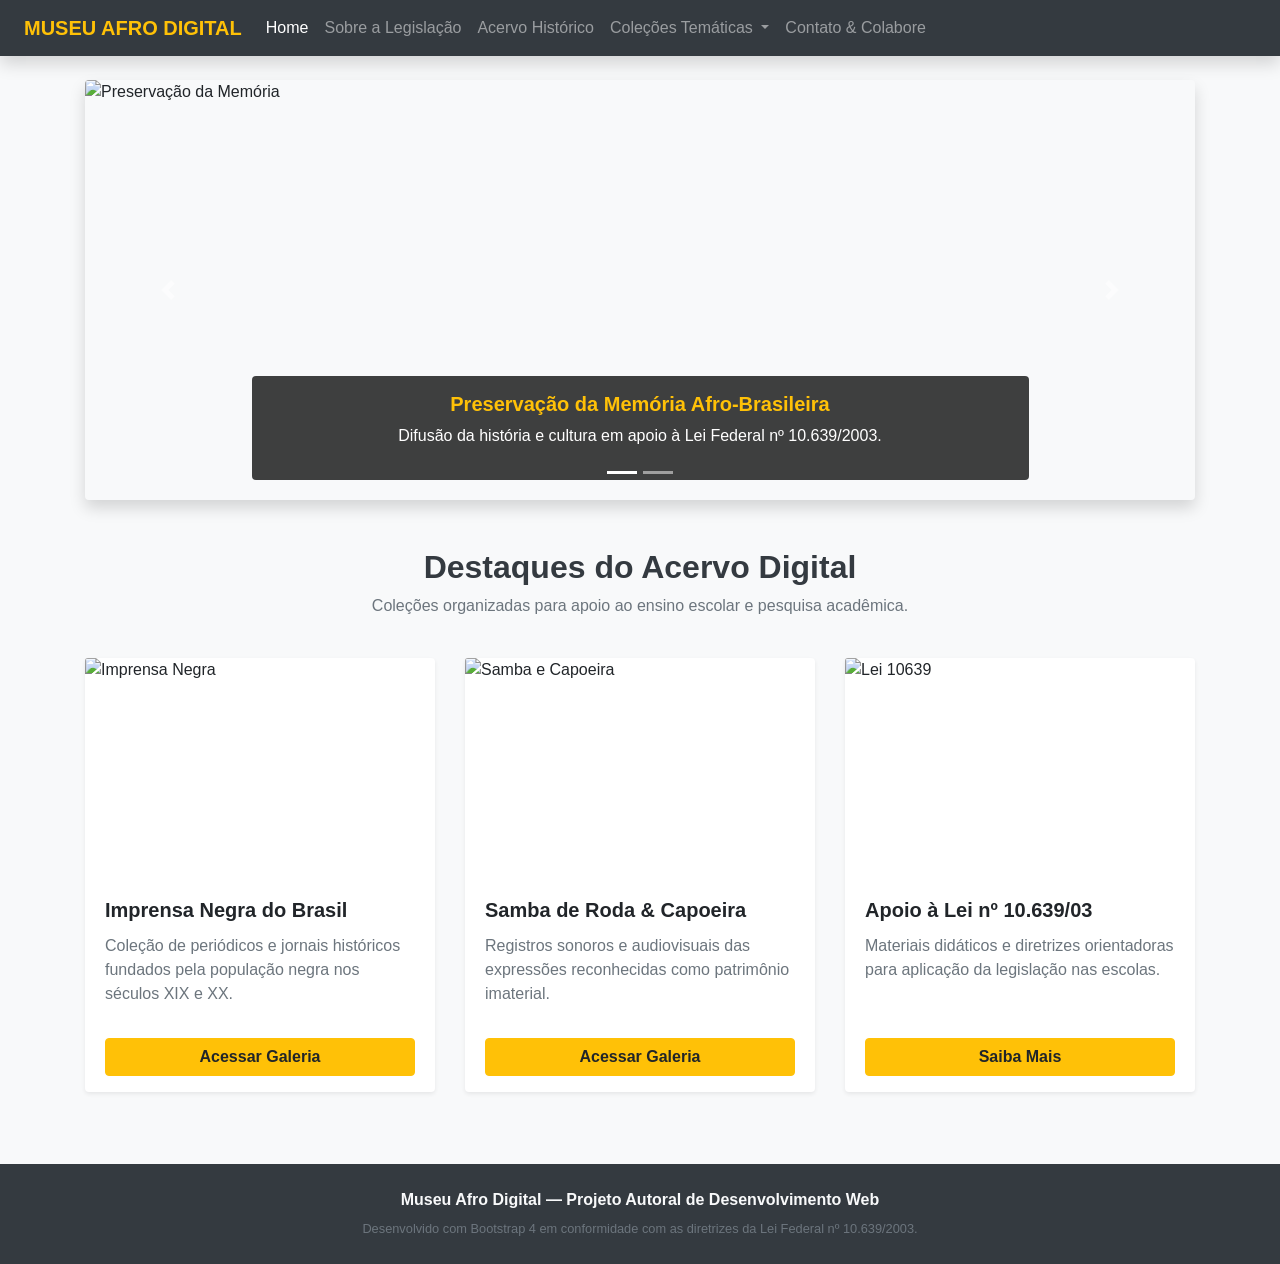
==== index.html @ 67608d87 "Projeto finalizado do Museu Afro Digital com Bootstrap e Vídeo IPHAN" ====
<!DOCTYPE html>
<html lang="pt-BR">
<head>
    <meta charset="UTF-8">
    <meta name="viewport" content="width=device-width, initial-scale=1.0">
    <title>Museu Afro Digital - Memória e Preservação</title>
    
    <!-- Meta tags SEO -->
    <meta name="description" content="Museu Digital dedicado à preservação da memória afro-brasileira e apoio à Lei Federal nº 10.639/2003.">
    <meta name="author" content="Felipe de Souza Bento">

    <!-- Bootstrap 4 CSS via CDN (Garante o visual bonito imediatamente!) -->
    <link rel="stylesheet" href="https://cdn.jsdelivr.net/npm/bootstrap@4.6.2/dist/css/bootstrap.min.css">
    <!-- Seu CSS Personalizado -->
    <link rel="stylesheet" href="css/style.css">
</head>
<body class="bg-light">

    <div class="container-fluid p-0">
        <!-- HEADER / NAVBAR -->
        <header>
            <nav class="navbar navbar-expand-lg navbar-dark bg-dark px-4 shadow">
                <a class="navbar-brand font-weight-bold text-warning" href="index.html">MUSEU AFRO DIGITAL</a>
                
                <button class="navbar-toggler" type="button" data-toggle="collapse" data-target="#menuPrincipal">
                    <span class="navbar-toggler-icon"></span>
                </button>

                <div class="collapse navbar-collapse" id="menuPrincipal">
                    <ul class="navbar-nav mr-auto">
                        <li class="nav-item active">
                            <a class="nav-link" href="index.html">Home <span class="sr-only">(atual)</span></a>
                        </li>
                        <li class="nav-item">
                            <a class="nav-link" href="sobre.html">Sobre a Legislação</a>
                        </li>
                        <li class="nav-item">
                            <a class="nav-link" href="acervo.html">Acervo Histórico</a>
                        </li>
                        <li class="nav-item dropdown">
                            <a class="nav-link dropdown-toggle" href="#" id="dropCat" role="button" data-toggle="dropdown">
                                Coleções Temáticas
                            </a>
                            <div class="dropdown-menu">
                                <a class="dropdown-item" href="acervo.html">Imprensa Negra</a>
                                <a class="dropdown-item" href="acervo.html">Religiosidade de Matriz Africana</a>
                                <div class="dropdown-divider"></div>
                                <a class="dropdown-item" href="acervo.html">Capoeira e Samba de Roda</a>
                            </div>
                        </li>
                        <li class="nav-item">
                            <a class="nav-link" href="contato.html">Contato & Colabore</a>
                        </li>
                    </ul>
                </div>
            </nav>
        </header>

        <!-- CARROSSEL DE DESTAQUES -->
        <main class="container my-4">
            <section class="row mb-5">
                <div class="col-12">
                    <div id="carrosselDestaques" class="carousel slide shadow rounded overflow-hidden" data-ride="carousel">
                        <ol class="carousel-indicators">
                            <li data-target="#carrosselDestaques" data-slide-to="0" class="active"></li>
                            <li data-target="#carrosselDestaques" data-slide-to="1"></li>
                        </ol>
                        <div class="carousel-inner">
                            <div class="carousel-item active">
                                <img src="https://images.unsplash.com/photo-1544717305-2782549b5136?auto=format&fit=crop&w=1200&q=80" class="d-block w-100 img-carousel" alt="Preservação da Memória">
                                <div class="carousel-caption d-none d-md-block bg-dark-transparente p-3 rounded">
                                    <h5 class="text-warning font-weight-bold">Preservação da Memória Afro-Brasileira</h5>
                                    <p>Difusão da história e cultura em apoio à Lei Federal nº 10.639/2003.</p>
                                </div>
                            </div>
                            <div class="carousel-item">
                                <img src="https://images.unsplash.com/photo-1516450360452-9312f5e86fc7?auto=format&fit=crop&w=1200&q=80" class="d-block w-100 img-carousel" alt="Acervo Histórico">
                                <div class="carousel-caption d-none d-md-block bg-dark-transparente p-3 rounded">
                                    <h5 class="text-warning font-weight-bold">Acervos Iconográficos e Audiovisuais</h5>
                                    <p>Acesso democrático a documentos e registros do patrimônio imaterial.</p>
                                </div>
                            </div>
                        </div>
                        <a class="carousel-control-prev" href="#carrosselDestaques" role="button" data-slide="prev">
                            <span class="carousel-control-prev-icon"></span>
                        </a>
                        <a class="carousel-control-next" href="#carrosselDestaques" role="button" data-slide="next">
                            <span class="carousel-control-next-icon"></span>
                        </a>
                    </div>
                </div>
            </section>

            <!-- SEÇÃO DE CARDS DO ACERVO -->
            <section class="row">
                <div class="col-12 text-center mb-4">
                    <h2 class="font-weight-bold text-dark">Destaques do Acervo Digital</h2>
                    <p class="text-muted">Coleções organizadas para apoio ao ensino escolar e pesquisa acadêmica.</p>
                </div>

                <!-- Card 1 -->
                <div class="col-md-4 mb-4">
                    <div class="card h-100 shadow-sm border-0">
                        <img src="https://images.unsplash.com/photo-1585829365295-ab7cd400c167?auto=format&fit=crop&w=500&q=80" class="card-img-top card-img-height" alt="Imprensa Negra">
                        <div class="card-body">
                            <h5 class="card-title font-weight-bold">Imprensa Negra do Brasil</h5>
                            <p class="card-text text-secondary">Coleção de periódicos e jornais históricos fundados pela população negra nos séculos XIX e XX.</p>
                        </div>
                        <div class="card-footer bg-transparent border-0 pb-3">
                            <a href="acervo.html" class="btn btn-warning btn-block font-weight-bold">Acessar Galeria</a>
                        </div>
                    </div>
                </div>

                <!-- Card 2 -->
                <div class="col-md-4 mb-4">
                    <div class="card h-100 shadow-sm border-0">
                        <img src="https://images.unsplash.com/photo-1511671782779-c97d3d27a1d4?auto=format&fit=crop&w=500&q=80" class="card-img-top card-img-height" alt="Samba e Capoeira">
                        <div class="card-body">
                            <h5 class="card-title font-weight-bold">Samba de Roda & Capoeira</h5>
                            <p class="card-text text-secondary">Registros sonoros e audiovisuais das expressões reconhecidas como patrimônio imaterial.</p>
                        </div>
                        <div class="card-footer bg-transparent border-0 pb-3">
                            <a href="acervo.html" class="btn btn-warning btn-block font-weight-bold">Acessar Galeria</a>
                        </div>
                    </div>
                </div>

                <!-- Card 3 -->
                <div class="col-md-4 mb-4">
                    <div class="card h-100 shadow-sm border-0">
                        <img src="https://images.unsplash.com/photo-1456513080510-7bf3a84b82f8?auto=format&fit=crop&w=500&q=80" class="card-img-top card-img-height" alt="Lei 10639">
                        <div class="card-body">
                            <h5 class="card-title font-weight-bold">Apoio à Lei nº 10.639/03</h5>
                            <p class="card-text text-secondary">Materiais didáticos e diretrizes orientadoras para aplicação da legislação nas escolas.</p>
                        </div>
                        <div class="card-footer bg-transparent border-0 pb-3">
                            <a href="sobre.html" class="btn btn-warning btn-block font-weight-bold">Saiba Mais</a>
                        </div>
                    </div>
                </div>
            </section>
        </main>

        <!-- FOOTER -->
        <footer class="bg-dark text-light text-center py-4 mt-5">
            <p class="mb-1 font-weight-bold">Museu Afro Digital — Projeto Autoral de Desenvolvimento Web</p>
            <small class="text-muted">Desenvolvido com Bootstrap 4 em conformidade com as diretrizes da Lei Federal nº 10.639/2003.</small>
        </footer>
    </div>

    <!-- SCRIPTS VIA CDN (Corrigem o erro '$ is not defined') -->
    <script src="https://code.jquery.com/jquery-3.5.1.min.js"></script>
    <script src="https://cdn.jsdelivr.net/npm/bootstrap@4.6.2/dist/js/bootstrap.bundle.min.js"></script>
    <script src="javascript/script.js"></script>
</body>
</html>
---- css/style.css ----
/* Ajustes de Altura e Corte de Imagens para o Carrossel */
.img-carousel {
    height: 420px;
    object-fit: cover;
}

/* Padronização da Altura das Imagens dos Cards */
.card-img-height {
    height: 220px;
    object-fit: cover;
}

/* Fundo semitransparente escuro para legendas de imagens */
.bg-dark-transparente {
    background-color: rgba(0, 0, 0, 0.75) !important;
}

/* Suavização de transições nos botões */
.btn-warning {
    background-color: #ffc107;
    border-color: #ffc107;
    color: #212529;
    transition: all 0.3s ease;
}

.btn-warning:hover {
    background-color: #e0a800;
    border-color: #d39e00;
    transform: translateY(-2px);
}
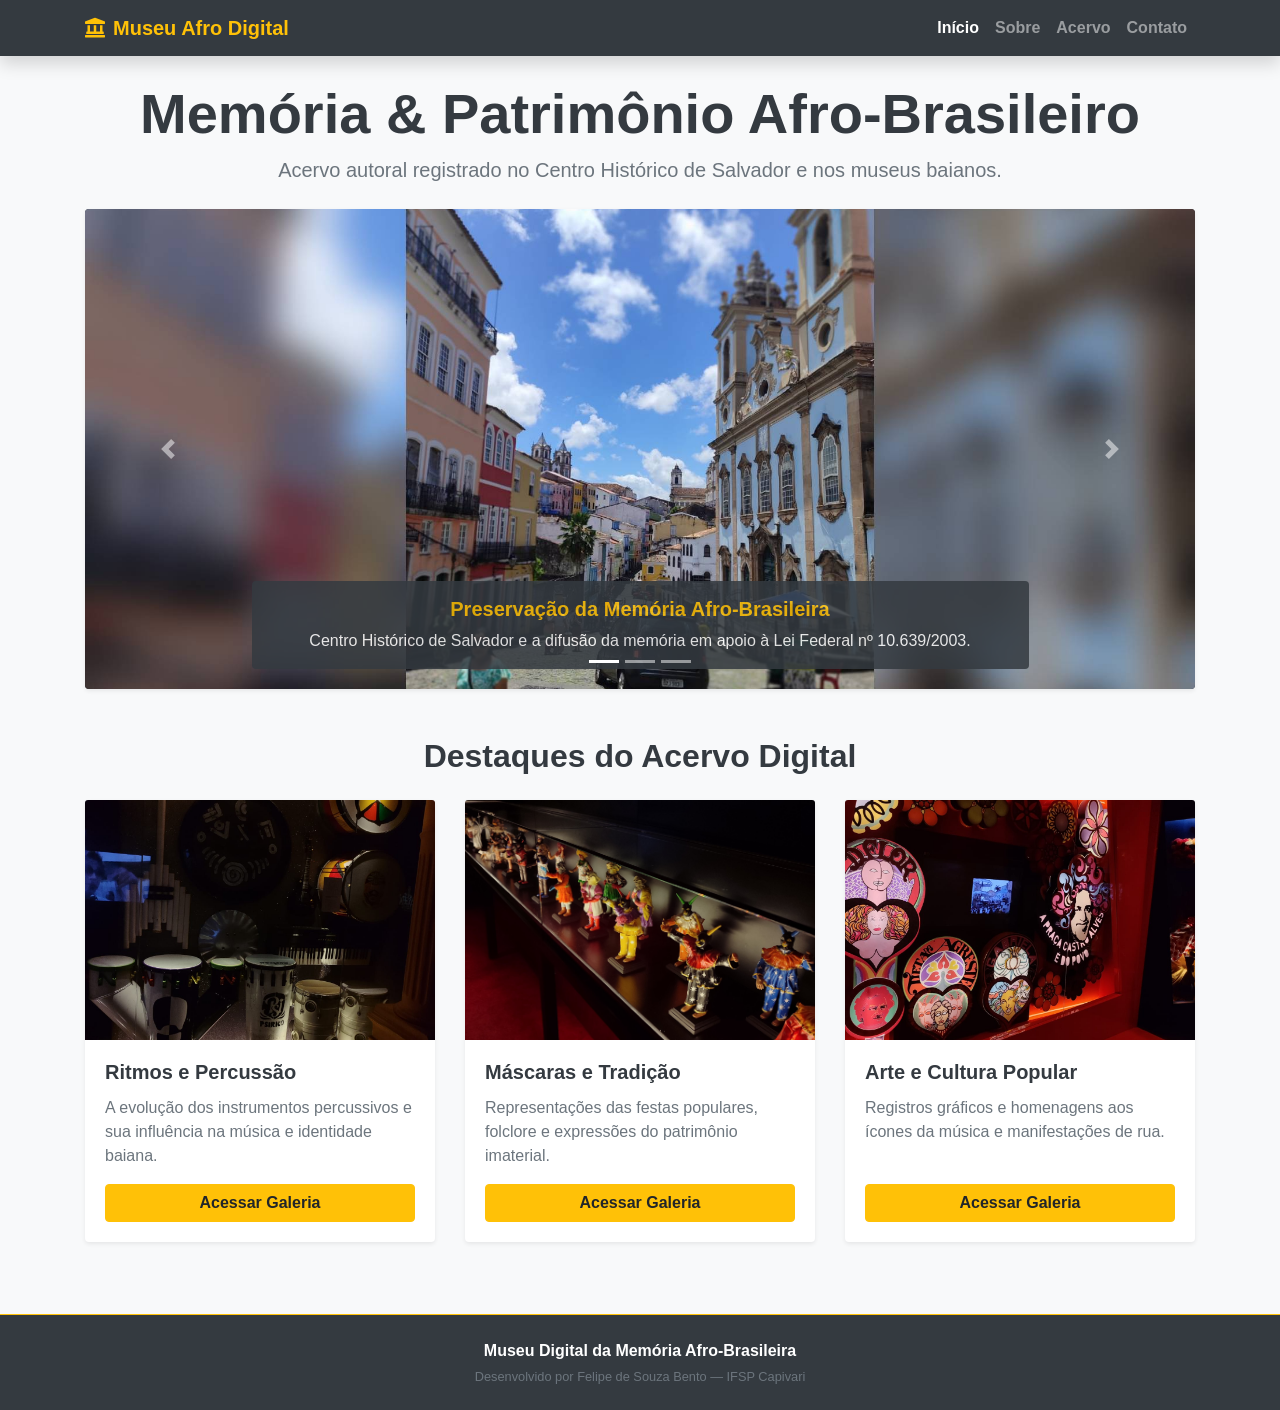
==== commit 554017ea: "Atualizacao completa do acervo autoral e galeria de fotos" ====
--- a/index.html
+++ b/index.html
@@ -1,157 +1,139 @@
 <!DOCTYPE html>
-<html lang="pt-BR">
+<html lang="pt-br">
 <head>
     <meta charset="UTF-8">
     <meta name="viewport" content="width=device-width, initial-scale=1.0">
-    <title>Museu Afro Digital - Memória e Preservação</title>
+    <meta name="description" content="Museu Digital da Memória Afro-Brasileira - Preservação e difusão do patrimônio cultural e histórico.">
+    <meta name="author" content="Felipe de Souza Bento">
+    <title>Museu Digital da Memória Afro-Brasileira</title>
     
-    <!-- Meta tags SEO -->
-    <meta name="description" content="Museu Digital dedicado à preservação da memória afro-brasileira e apoio à Lei Federal nº 10.639/2003.">
-    <meta name="author" content="Felipe de Souza Bento">
-
-    <!-- Bootstrap 4 CSS via CDN (Garante o visual bonito imediatamente!) -->
     <link rel="stylesheet" href="https://cdn.jsdelivr.net/npm/bootstrap@4.6.2/dist/css/bootstrap.min.css">
-    <!-- Seu CSS Personalizado -->
+    <link rel="stylesheet" href="https://cdnjs.cloudflare.com/ajax/libs/font-awesome/5.15.4/css/all.min.css">
     <link rel="stylesheet" href="css/style.css">
 </head>
 <body class="bg-light">
 
-    <div class="container-fluid p-0">
-        <!-- HEADER / NAVBAR -->
-        <header>
-            <nav class="navbar navbar-expand-lg navbar-dark bg-dark px-4 shadow">
-                <a class="navbar-brand font-weight-bold text-warning" href="index.html">MUSEU AFRO DIGITAL</a>
-                
-                <button class="navbar-toggler" type="button" data-toggle="collapse" data-target="#menuPrincipal">
-                    <span class="navbar-toggler-icon"></span>
-                </button>
+    <nav class="navbar navbar-expand-lg navbar-dark bg-dark sticky-top shadow">
+        <div class="container">
+            <a class="navbar-brand font-weight-bold text-warning" href="index.html">
+                <i class="fas fa-landmark mr-2"></i>Museu Afro Digital
+            </a>
+            <button class="navbar-toggler" type="button" data-toggle="collapse" data-target="#navbarNav">
+                <span class="navbar-toggler-icon"></span>
+            </button>
+            <div class="collapse navbar-collapse" id="navbarNav">
+                <ul class="navbar-nav ml-auto">
+                    <li class="nav-item active">
+                        <a class="nav-link font-weight-bold" href="index.html">Início</a>
+                    </li>
+                    <li class="nav-item">
+                        <a class="nav-link font-weight-bold" href="sobre.html">Sobre</a>
+                    </li>
+                    <li class="nav-item">
+                        <a class="nav-link font-weight-bold" href="acervo.html">Acervo</a>
+                    </li>
+                    <li class="nav-item">
+                        <a class="nav-link font-weight-bold" href="contato.html">Contato</a>
+                    </li>
+                </ul>
+            </div>
+        </div>
+    </nav>
 
-                <div class="collapse navbar-collapse" id="menuPrincipal">
-                    <ul class="navbar-nav mr-auto">
-                        <li class="nav-item active">
-                            <a class="nav-link" href="index.html">Home <span class="sr-only">(atual)</span></a>
-                        </li>
-                        <li class="nav-item">
-                            <a class="nav-link" href="sobre.html">Sobre a Legislação</a>
-                        </li>
-                        <li class="nav-item">
-                            <a class="nav-link" href="acervo.html">Acervo Histórico</a>
-                        </li>
-                        <li class="nav-item dropdown">
-                            <a class="nav-link dropdown-toggle" href="#" id="dropCat" role="button" data-toggle="dropdown">
-                                Coleções Temáticas
-                            </a>
-                            <div class="dropdown-menu">
-                                <a class="dropdown-item" href="acervo.html">Imprensa Negra</a>
-                                <a class="dropdown-item" href="acervo.html">Religiosidade de Matriz Africana</a>
-                                <div class="dropdown-divider"></div>
-                                <a class="dropdown-item" href="acervo.html">Capoeira e Samba de Roda</a>
-                            </div>
-                        </li>
-                        <li class="nav-item">
-                            <a class="nav-link" href="contato.html">Contato & Colabore</a>
-                        </li>
-                    </ul>
-                </div>
-            </nav>
+    <main class="container my-4">
+        
+        <header class="text-center mb-4">
+            <h1 class="display-4 font-weight-bold text-dark">Memória & Patrimônio Afro-Brasileiro</h1>
+            <p class="lead text-secondary">Acervo autoral registrado no Centro Histórico de Salvador e nos museus baianos.</p>
         </header>
 
-        <!-- CARROSSEL DE DESTAQUES -->
-        <main class="container my-4">
-            <section class="row mb-5">
-                <div class="col-12">
-                    <div id="carrosselDestaques" class="carousel slide shadow rounded overflow-hidden" data-ride="carousel">
-                        <ol class="carousel-indicators">
-                            <li data-target="#carrosselDestaques" data-slide-to="0" class="active"></li>
-                            <li data-target="#carrosselDestaques" data-slide-to="1"></li>
-                        </ol>
-                        <div class="carousel-inner">
-                            <div class="carousel-item active">
-                                <img src="https://images.unsplash.com/photo-1544717305-2782549b5136?auto=format&fit=crop&w=1200&q=80" class="d-block w-100 img-carousel" alt="Preservação da Memória">
-                                <div class="carousel-caption d-none d-md-block bg-dark-transparente p-3 rounded">
-                                    <h5 class="text-warning font-weight-bold">Preservação da Memória Afro-Brasileira</h5>
-                                    <p>Difusão da história e cultura em apoio à Lei Federal nº 10.639/2003.</p>
-                                </div>
-                            </div>
-                            <div class="carousel-item">
-                                <img src="https://images.unsplash.com/photo-1516450360452-9312f5e86fc7?auto=format&fit=crop&w=1200&q=80" class="d-block w-100 img-carousel" alt="Acervo Histórico">
-                                <div class="carousel-caption d-none d-md-block bg-dark-transparente p-3 rounded">
-                                    <h5 class="text-warning font-weight-bold">Acervos Iconográficos e Audiovisuais</h5>
-                                    <p>Acesso democrático a documentos e registros do patrimônio imaterial.</p>
-                                </div>
-                            </div>
-                        </div>
-                        <a class="carousel-control-prev" href="#carrosselDestaques" role="button" data-slide="prev">
-                            <span class="carousel-control-prev-icon"></span>
-                        </a>
-                        <a class="carousel-control-next" href="#carrosselDestaques" role="button" data-slide="next">
-                            <span class="carousel-control-next-icon"></span>
-                        </a>
-                    </div>
-                </div>
-            </section>
-
-            <!-- SEÇÃO DE CARDS DO ACERVO -->
-            <section class="row">
-                <div class="col-12 text-center mb-4">
-                    <h2 class="font-weight-bold text-dark">Destaques do Acervo Digital</h2>
-                    <p class="text-muted">Coleções organizadas para apoio ao ensino escolar e pesquisa acadêmica.</p>
-                </div>
-
-                <!-- Card 1 -->
-                <div class="col-md-4 mb-4">
-                    <div class="card h-100 shadow-sm border-0">
-                        <img src="https://images.unsplash.com/photo-1585829365295-ab7cd400c167?auto=format&fit=crop&w=500&q=80" class="card-img-top card-img-height" alt="Imprensa Negra">
-                        <div class="card-body">
-                            <h5 class="card-title font-weight-bold">Imprensa Negra do Brasil</h5>
-                            <p class="card-text text-secondary">Coleção de periódicos e jornais históricos fundados pela população negra nos séculos XIX e XX.</p>
-                        </div>
-                        <div class="card-footer bg-transparent border-0 pb-3">
-                            <a href="acervo.html" class="btn btn-warning btn-block font-weight-bold">Acessar Galeria</a>
-                        </div>
+        <div id="carouselHome" class="carousel slide my-4" data-ride="carousel">
+            <ol class="carousel-indicators">
+                <li data-target="#carouselHome" data-slide-to="0" class="active"></li>
+                <li data-target="#carouselHome" data-slide-to="1"></li>
+                <li data-target="#carouselHome" data-slide-to="2"></li>
+            </ol>
+            <div class="carousel-inner rounded shadow-sm bg-dark">
+                
+                <div class="carousel-item active">
+                    <img src="img/pelourinho-rua_01.jpg" class="d-block w-100" style="height: 480px; object-fit: cover;" alt="Largo do Pelourinho">
+                    <div class="carousel-caption d-none d-md-block bg-dark p-3 rounded" style="opacity: 0.85;">
+                        <h5 class="text-warning font-weight-bold">Preservação da Memória Afro-Brasileira</h5>
+                        <p class="mb-0">Centro Histórico de Salvador e a difusão da memória em apoio à Lei Federal nº 10.639/2003.</p>
                     </div>
                 </div>
 
-                <!-- Card 2 -->
-                <div class="col-md-4 mb-4">
-                    <div class="card h-100 shadow-sm border-0">
-                        <img src="https://images.unsplash.com/photo-1511671782779-c97d3d27a1d4?auto=format&fit=crop&w=500&q=80" class="card-img-top card-img-height" alt="Samba e Capoeira">
-                        <div class="card-body">
-                            <h5 class="card-title font-weight-bold">Samba de Roda & Capoeira</h5>
-                            <p class="card-text text-secondary">Registros sonoros e audiovisuais das expressões reconhecidas como patrimônio imaterial.</p>
-                        </div>
-                        <div class="card-footer bg-transparent border-0 pb-3">
-                            <a href="acervo.html" class="btn btn-warning btn-block font-weight-bold">Acessar Galeria</a>
-                        </div>
+                <div class="carousel-item">
+                    <img src="img/elevador-lacerda_01.jpg" class="d-block w-100" style="height: 480px; object-fit: cover;" alt="Elevador Lacerda">
+                    <div class="carousel-caption d-none d-md-block bg-dark p-3 rounded" style="opacity: 0.85;">
+                        <h5 class="text-warning font-weight-bold">Patrimônio e Geopolítica do Conhecimento</h5>
+                        <p class="mb-0">Iconografia e paisagem cultural baiana registradas no acervo do Museu Digital.</p>
                     </div>
                 </div>
 
-                <!-- Card 3 -->
-                <div class="col-md-4 mb-4">
-                    <div class="card h-100 shadow-sm border-0">
-                        <img src="https://images.unsplash.com/photo-1456513080510-7bf3a84b82f8?auto=format&fit=crop&w=500&q=80" class="card-img-top card-img-height" alt="Lei 10639">
-                        <div class="card-body">
-                            <h5 class="card-title font-weight-bold">Apoio à Lei nº 10.639/03</h5>
-                            <p class="card-text text-secondary">Materiais didáticos e diretrizes orientadoras para aplicação da legislação nas escolas.</p>
-                        </div>
-                        <div class="card-footer bg-transparent border-0 pb-3">
-                            <a href="sobre.html" class="btn btn-warning btn-block font-weight-bold">Saiba Mais</a>
-                        </div>
+                <div class="carousel-item">
+                    <img src="img/terreiro-cruzeiro_01.jpg" class="d-block w-100" style="height: 480px; object-fit: cover;" alt="Largo do Cruzeiro de São Francisco">
+                    <div class="carousel-caption d-none d-md-block bg-dark p-3 rounded" style="opacity: 0.85;">
+                        <h5 class="text-warning font-weight-bold">Arquitetura e Memória Histórica</h5>
+                        <p class="mb-0">Preservação e resgate documental dos territórios culturais no Brasil.</p>
                     </div>
                 </div>
-            </section>
-        </main>
 
-        <!-- FOOTER -->
-        <footer class="bg-dark text-light text-center py-4 mt-5">
-            <p class="mb-1 font-weight-bold">Museu Afro Digital — Projeto Autoral de Desenvolvimento Web</p>
-            <small class="text-muted">Desenvolvido com Bootstrap 4 em conformidade com as diretrizes da Lei Federal nº 10.639/2003.</small>
-        </footer>
-    </div>
+            </div>
+            <a class="carousel-control-prev" href="#carouselHome" role="button" data-slide="prev">
+                <span class="carousel-control-prev-icon" aria-hidden="true"></span>
+                <span class="sr-only">Anterior</span>
+            </a>
+            <a class="carousel-control-next" href="#carouselHome" role="button" data-slide="next">
+                <span class="carousel-control-next-icon" aria-hidden="true"></span>
+                <span class="sr-only">Próximo</span>
+            </a>
+        </div>
 
-    <!-- SCRIPTS VIA CDN (Corrigem o erro '$ is not defined') -->
-    <script src="https://code.jquery.com/jquery-3.5.1.min.js"></script>
+        <h2 class="text-center text-dark font-weight-bold mt-5 mb-4">Destaques do Acervo Digital</h2>
+        <div class="row">
+            <div class="col-md-4 mb-4">
+                <div class="card h-100 shadow-sm border-0">
+                    <img src="img/percussao-psirico.jpg" class="card-img-top" style="height: 240px; object-fit: cover;" alt="Percussão Afro-Brasileira">
+                    <div class="card-body d-flex flex-column">
+                        <h5 class="card-title font-weight-bold text-dark">Ritmos e Percussão</h5>
+                        <p class="card-text text-secondary">A evolução dos instrumentos percussivos e sua influência na música e identidade baiana.</p>
+                        <a href="acervo.html" class="btn btn-warning mt-auto font-weight-bold">Acessar Galeria</a>
+                    </div>
+                </div>
+            </div>
+            <div class="col-md-4 mb-4">
+                <div class="card h-100 shadow-sm border-0">
+                    <img src="img/bonecos-carnaval.jpg" class="card-img-top" style="height: 240px; object-fit: cover;" alt="Caretas e Carnaval">
+                    <div class="card-body d-flex flex-column">
+                        <h5 class="card-title font-weight-bold text-dark">Máscaras e Tradição</h5>
+                        <p class="card-text text-secondary">Representações das festas populares, folclore e expressões do patrimônio imaterial.</p>
+                        <a href="acervo.html" class="btn btn-warning mt-auto font-weight-bold">Acessar Galeria</a>
+                    </div>
+                </div>
+            </div>
+            <div class="col-md-4 mb-4">
+                <div class="card h-100 shadow-sm border-0">
+                    <img src="img/paineis-tropilhas.jpg" class="card-img-top" style="height: 240px; object-fit: cover;" alt="Painéis da Cultura Popular">
+                    <div class="card-body d-flex flex-column">
+                        <h5 class="card-title font-weight-bold text-dark">Arte e Cultura Popular</h5>
+                        <p class="card-text text-secondary">Registros gráficos e homenagens aos ícones da música e manifestações de rua.</p>
+                        <a href="acervo.html" class="btn btn-warning mt-auto font-weight-bold">Acessar Galeria</a>
+                    </div>
+                </div>
+            </div>
+        </div>
+
+    </main>
+
+    <footer class="bg-dark text-white text-center py-4 mt-5 border-top border-warning">
+        <div class="container">
+            <p class="mb-1 font-weight-bold">Museu Digital da Memória Afro-Brasileira</p>
+            <p class="small text-muted mb-0">Desenvolvido por Felipe de Souza Bento — IFSP Capivari</p>
+        </div>
+    </footer>
+
+    <script src="https://code.jquery.com/jquery-3.5.1.slim.min.js"></script>
     <script src="https://cdn.jsdelivr.net/npm/bootstrap@4.6.2/dist/js/bootstrap.bundle.min.js"></script>
-    <script src="javascript/script.js"></script>
 </body>
 </html>
